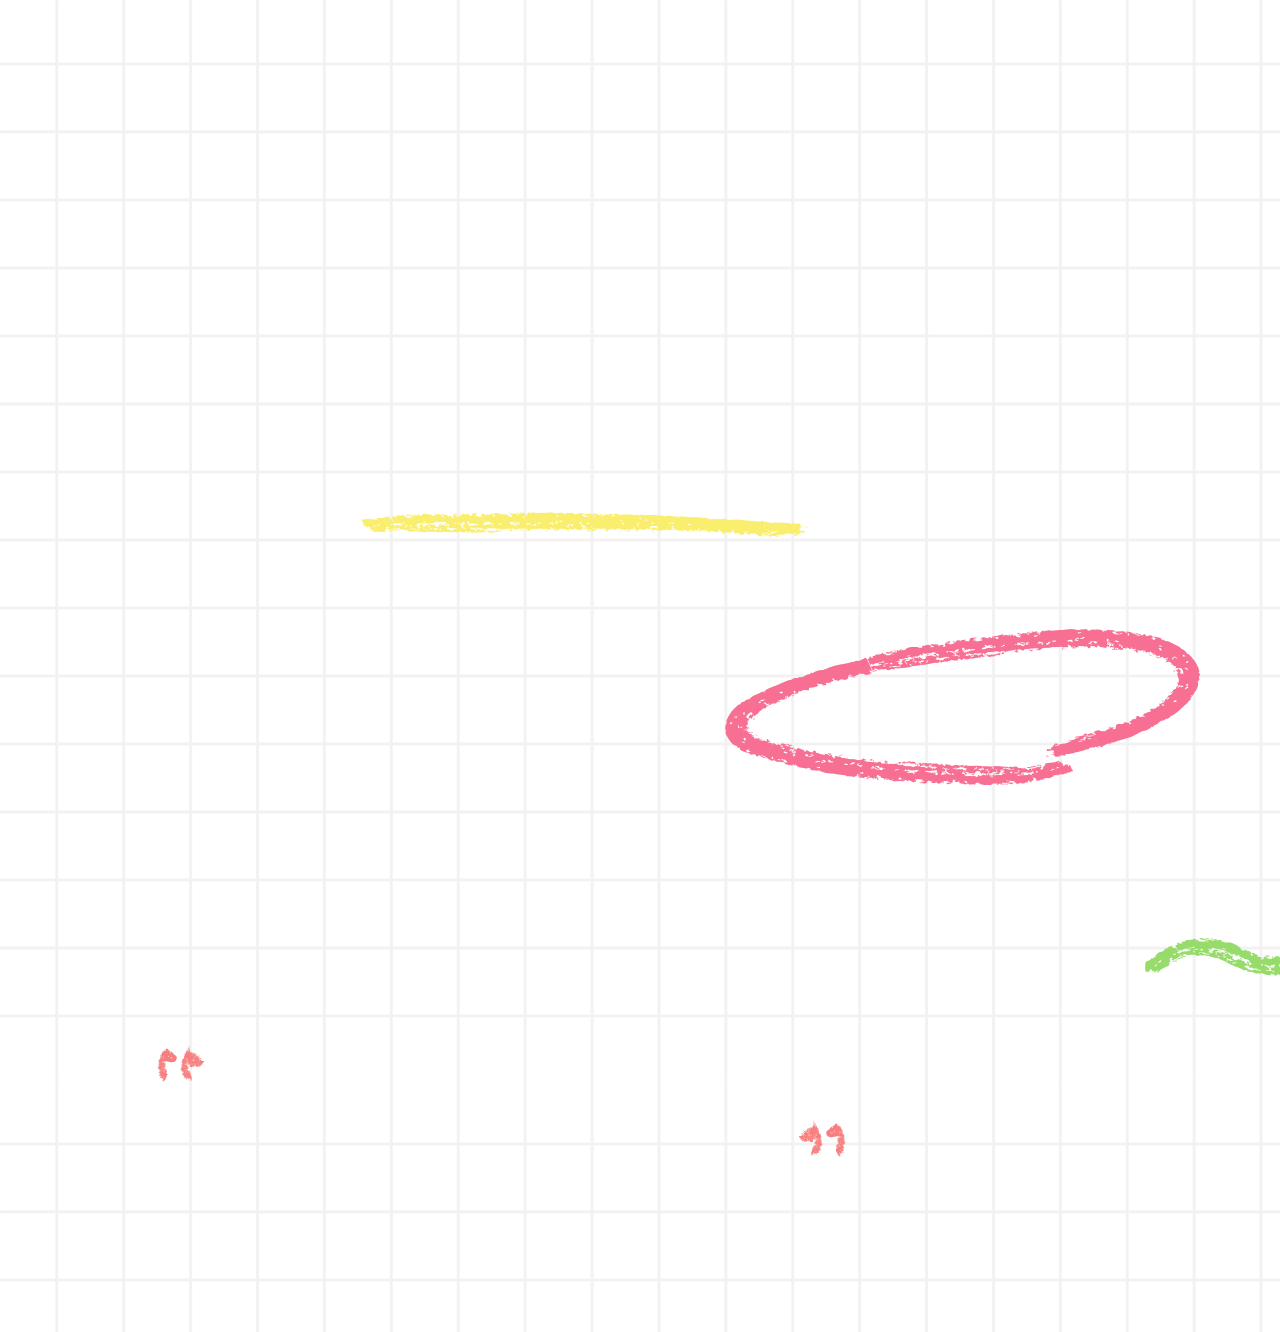
==== index.html @ 53ad9fb1 "portfolio" ====
<!DOCTYPE html>
<html lang="en">
<head>
  <meta charset="UTF-8">
  <meta name="viewport" content="width=device-width, initial-scale=1.0">
  <title>Main Page</title>

   <!--favicon-->
   <link rel="icon" href="">

   <!--font-->
   <link rel="stylesheet" href="css/font.css">
 
   <!--css-->
   <link rel="stylesheet" href="css/reset.css">
   <link href="https://unpkg.com/aos@2.3.1/dist/aos.css" rel="stylesheet">
   <link rel="stylesheet" href="css/common.css">
   <link rel="stylesheet" href="css/main.css">
 
   <!--js-->
   <script defer src="js/jquery-3.7.1.min.js"></script>
   <script defer src="https://unpkg.com/aos@2.3.1/dist/aos.js"></script>
   <script defer src="js/common.js"></script>
   <script defer src="js/main.js"></script>
</head>

<body>
  <div id="wrap">
    <div class="menu">
      <div class="about">

        <p class="container">
          <a href="about/about.html" class="abo">
            <span class="letter a">A</span>
            <span class="letter b">b</span>
            <span class="letter o">o</span>
            <span class="letter u">u</span>
            <span class="letter t">t</span>
          </a>
        </p>
      </div>
      
      <p class="container">
        <a href="projects/projects.html" class="pro">
          <span class="letter p">P</span>
          <span class="letter r">r</span>
          <span class="letter o">o</span>
          <span class="letter j">j</span>
          <span class="letter e">e</span>
          <span class="letter c">c</span>
          <span class="letter t">t</span>
          <span class="letter s">s</span>
        </a>
      </p>
      
      <P class="container">
        <a href="contact/contact.html"  class="con">
          <span class="letter cc">C</span>
          <span class="letter oo">o</span>
          <span class="letter nn">n</span>
          <span class="letter tt">t</span>
          <span class="letter aa">a</span>
          <span class="letter ccc">c</span>
          <span class="letter ttt">t</span>
        </a>
      </P>

  


    </div><!--.menu-->
    
    <div class="inner">
      <div class="top">
        <p>Hi, I'm</p>
        <P class="name">
          <a href="about/about.html">
            Gyuri Lee
          </a>
        </P>

        <div class="image-container">
          <img src="img/main/gyuri1.png" alt="Image 1" class="img1">
          <img src="img/main/gyuri2.png" alt="Image 2" class="img2">
          <img src="img/main/gyuri3.png" alt="Image 3" class="img3">
          <img src="img/main/me.png" alt="image 4" class="img4">
          <img src="img/main/arrow.png" alt="image 5" class="img5">
        </div>

        <p>I'm a creative designer specializing<br> in web, UI/UX, BX, and publishing. </p>

      </div><!--.top-->


      <div class="mid">
        <p>I bring ideas to life through impactful</p>
        <p class="pro"><a href="projects/projects.html">projects</a></p>

        <div class="image-container2">
          <img src="img/main/hankook.png" alt="hankook" class="hankook">
          <img src="img/main/fender.png" alt="fender" class="fender">
          <img src="img/main/too.png" alt="toogoodtogo" class="too">
          <img src="img/main/earth.png" alt="earth" class="earth">
        </div>

      </div><!--.mid-->

      <div class="btm">
        <p>that showcase my</p>
        <p class="diverse" ><a href="#">diverse skills</a></p>

          <div class="image-container3">
            <img src="img/main/ps.png" alt="ps" class="ps">
            <img src="img/main/pr.png" alt="pr" class="pr">
            <img src="img/main/figma.png" alt="fig" class="fig">
            <img src="img/main/cafe.png" alt="cafe" class="cafe">
            <img src="img/main/jq.png" alt="jq" class="jq">
            <img src="img/main/css.png" alt="css" class="css">
            <img src="img/main/html.png" alt="html" class="html">
            <img src="img/main/ai.png" alt="ai" class="ai">
          </div>

      </div><!--.btm-->

      <div class="slo" id="slo">
        <p>My goal is to create user-focused designs<br> that engage and inspire</p>
      </div><!--.slo-->

      <img src="img/main/Frame4.png" alt="Frame4" class="frame4">
      <img src="img/main/Frame5.png" alt="Frame5" class="frame5">

      <div class="highlight-container">
        <img src="img/main/Frame.png" alt="하이라이트 라인" class="frame1" id="highlightImage">
      </div>
      <div>
        <img src="img/main/Frame2.png" alt="frmae2" class="frame2">
      </div>
      <div>
        <img src="img/main/Frame3.png" alt="frmae3" class="frame3">
      </div>


      
    </div><!--.inner-->
  </div><!--#wrap-->
</body>
</html>
---- css/font.css ----
@charset "utf-8";

@font-face {
  font-family: 'Lexend Deca Regular';
  font-style: normal;
  font-weight: normal;
  src: url(LexendDecaRegular.woff) format('truetype');
  }
---- css/common.css ----
@charset "utf-8";

body{
  overflow: hidden;
}

#wrap{
  width: 100%;
  height: 100%;
}
 .inner{
  padding: 0 205px;
  position: absolute;
  top: 165px;

 }
---- css/main.css ----
@charset "utf-8";

body{
  background: url(../img/main/opacity.png);
  
}


.top{
  display: flex;
  position: relative;
  top: -30px;
  z-index: 99;
}


.top p:nth-child(1){
  font-size: 4rem;
  font-weight: 500;
}


.top p:nth-child(2){
  font-size: 9.6rem;
  font-weight: 500;
  position: relative;
  left: 20px;
  top: -55px;
  margin-right: 40px;
}

.top p:nth-child(3){
  font-size: 2.6rem;
  font-weight: 500;
  position: relative;
  left: 55px;
  top: -10px;
}

.mid{
  position: relative;
  top: 103px;
  left: 120px;
  display: flex;
  z-index: 99;
}

.mid p:nth-child(1){
  font-size: 2.4rem;
  font-weight: 500;
  top: 65px;
}

.mid p:nth-child(2){
  font-size: 9.6rem;
  font-weight: 500;
  position: relative;
  left: 20px;
  top: -95px;
  display: inline-block;
}

.btm{
  position: relative;
  top: 146px;
  left: 560px;
  display: flex;
  z-index: 99;
}

.btm p:nth-child(1){
  position: relative;
  font-size: 4rem;
  font-weight: 500;
}

.btm p:nth-child(2){
  position: relative;
  top: -50px;
  left: 20px;
  font-size: 9.6rem;
  font-weight: 500;
}

.slo{
  position: relative;
  top: 176px;
  font-size: 5.1rem;
  font-weight: 500;
}

.menu {
  position: relative;
  font-size: 3.8rem;
  font-weight: bold;
}
.menu p:nth-child(1){
  position: relative;
  top: 30px;
  left: 2%;
}
.menu p:nth-child(2){
  position: relative;
  top: -20px;
  left: 90%;
}
.menu p:nth-child(3){
  position: relative;
  left: 90%;
  top: 750px;
}



.menu p:nth-child(1):after {
  content: "";
  position: absolute;
  top: 30px;
  left: 3%;
  transform: translate(-50%, -50%);
  width: 143px;
  height: 74px;
  background: url('../img/main/about.png') no-repeat center;
  background-size: cover;
  opacity: 0;
  transition: opacity 0.3s ease;
  z-index: -1;
}

.menu p:nth-child(1):hover::after {
  opacity: 1;
}


.menu p:nth-child(2):after {
  content: "";
  position: absolute;
  top: 45px;
  left: 4%;
  transform: translate(-50%, -50%);
  width: 240px;
  height: 147px;
  background: url('../img/main/starss.png') no-repeat center;
  background-size: cover;
  opacity: 0;
  transition: opacity 0.3s ease;
  z-index: -1;
}

.menu p:nth-child(2):hover::after {
  opacity: 1;
}

.menu p:nth-child(3):after {
  content: "";
  position: absolute;
  top: -35px;
  left: 3%;
  transform: translate(-50%, -50%);
  width: 224px;
  height: 205px;
  background: url('../img/main/me1.png') no-repeat center;
  background-size: cover;
  opacity: 0;
  transition: opacity 0.3s ease;
  z-index: -1;
}

.menu p:nth-child(3):hover::after {
  opacity: 1;
}



/*fadeup*/
@keyframes fadeInUp {
  0% {
      opacity: 0;
      transform: translateY(20px); /* Adjust for upward movement */
  }
  100% {
      opacity: 1;
      transform: translateY(0);
  }
}

/* Base styles for all sections to initially hide them */
.top, .mid, .btm, .slo{
  opacity: 0; /* Start invisible */
  animation: fadeInUp 2s ease-out forwards; /* 1s duration, forwards keeps final state */
}

/* Specific delay for each section */
.top {
  animation-delay: 0.4s;
}

.mid {
  animation-delay: 1s;
}

.btm {
  animation-delay: 1.6s;
}

.slo {
  animation-delay: 2.2s; 
}



.frame4{
  position: relative;
  left: -48px;
  top: 25px;
}
.frame5{
  position: relative;
  left: 543px;
  top: 100px;
}
.frame{
  position: relative;
  top: -525px;
  left: 47px;
}



/*menu ani*/

.container {
  display: flex;
  cursor: pointer;
  letter-spacing: -0.1em;
  z-index: 999;
}
.container a span{
  color: #1c1c1c;
}
.letter {
  display: inline-block;
  position: relative;
  /* Slow transition for returning to the original state */
  transition: transform 0.8s ease-in-out, top 0.8s ease-in-out, left 0.8s ease-in-out;
  transform: rotate(0deg);
  top: 0;
  left: 0;
}

 /* Hover effect for each letter with quick transitions */
 .container:hover .letter {
  transition: transform 0.4s ease-in-out, top 0.4s ease-in-out, left 0.4s ease-in-out;
}

 /* Specific transforms for each letter on hover */

 .container:hover .a { transform: rotate(20deg); top: -5px; left: -5px;}
 .container:hover .b { transform: rotate(-10deg); top: 10px; }
 .container:hover .u { transform: rotate(-5deg); top: 10px; }



 .container:hover .p { transform: rotate(-15deg); top: 5px; left: -5px; }
 .container:hover .r { transform: rotate(20deg); top: 10px; right: -5px; }
 .container:hover .o { transform: rotate(10deg); top: -10px; }
 .container:hover .j { transform: rotate(-25deg); top: 15px; left: 0px; }
 .container:hover .e { transform: rotate(20deg); top: -5px; }
 .container:hover .c { transform: rotate(-10deg); top: 5px; }
 .container:hover .t { transform: rotate(15deg); top: -10px; left: 5px; }
 .container:hover .s { transform: rotate(-5deg); top: 10px; }


 .container:hover .cc { transform: rotate(-30deg); top: -3px; }
 .container:hover .oo { transform: rotate(-10deg); top: 10px; left: 3px;}
 .container:hover .nn { transform: rotate(5deg); top: -10px; }
 .container:hover .tt { transform: rotate(5deg); top: 10px; left: 5px;}
 .container:hover .aa { transform: rotate(-25deg); top: -10px; left: 3px;}
 .container:hover .ccc { transform: rotate(30deg); top: 10px; left: 3px;}
 .container:hover .ttt { transform: rotate(-10deg); top: -10px; left: 3px;}

 .container:hover .h { transform: rotate(-15deg); top: 5px; left: -5px; }
 .container:hover .m { transform: rotate(20deg); top: 10px; right: -5px; }

 
 /* Styles for .top, .mid, .btm, and .slo sections */
.top, .mid, .btm, .slo {
  opacity: 0; /* Start hidden */
  transform: translateY(30px); /* Start below the normal position */
  animation: slideUp 1.5s cubic-bezier(0.77, 0, 0.175, 1) forwards; /* Apply slide-up animation */
}

.top {
  animation-delay: 0.3s; /* Slight delay for top section */
}

.mid {
  animation-delay: 0.6s; /* Slight delay for mid section */
}

.btm {
  animation-delay: 0.9s; /* Slight delay for bottom section */
}

.slo {
  animation-delay: 1.2s; /* Slight delay for slo section */
}

/* Keyframes for slide-up animation */
@keyframes slideUp {
  0% {
    opacity: 0;
    transform: translateY(30px); /* Start below the normal position */
  }
  100% {
    opacity: 1;
    transform: translateY(0); /* End at normal position */
  }
}

  
  .frame1{
    position: relative;
    top: -560px;
    left: 155px;
  }
 .frame2{
  position: relative;
  top: -490px;
  left: 520px;
 }
 .frame3{
  position: relative;
  top: -340px;
  left: 940px;
 }



/* 초기 상태에서 이미지 숨기기 */
.image-container img, .image-container2 img, .image-container3 img{
  position: absolute;
  opacity: 0;
  transition: opacity 0.6s ease, transform 0.6s ease;
  z-index: 10;
}

/* 각 이미지의 위치 설정 */
.img1 {
  top: -70px;
  left: 600px;
  transform: translateY(20px);
}

.img2 {
  top: -20px;
  left: 700px;
  transform: translateY(20px);
}

.img3 {
  top: -50px;
  left: 800px;
  transform: translateY(20px);
}

.img4{
  top: -100px;
  left: 800px;
  transform: translateY(20px);
}

.img5{
  top: -80px;
  left: 765px;
  transform: translateX(20px);
}

.hankook{
  top: -280px;
  left: 440px;
  transform: translateY(20px);
}
.fender{
  top: -330px;
  left: 590px;
  transform: translateY(20px);
}
.too{
  top: -260px;
  left: 700px;
  transform: translateY(20px);
}
.earth{
  top: -130px;
  left: 850px;
  transform: translateY(20px);
}

.ps{
  top: -120px;
  left: 500px;
  transform: translateY(20px);
}
.pr{
  top: -135px;
  left: 680px;
  transform: translateY(20px);
}
.fig{
  top: -110px;
  left: 850px;
  transform: translateY(20px);
}
.cafe{
  top: -30px;
  left: 990px;
  transform: translateY(20px);
}
.jq{
  top: 90px;
  left: 870px;
  transform: translateY(20px);
}
.css{
  top: 120px;
  left: 650px;
  transform: translateY(20px);
}
.html{
  top: 100px;
  left: 420px;
  transform: translateY(20px);
}
.ai{
  top: -70px;
  left: 310px;
  transform: translateY(20px);
}



/* .name에 호버 시 이미지가 순서대로 나타나도록 설정 */
.name:hover + .image-container .img1 {
  opacity: 1;
  transform: translateY(0);
  transition-delay: 0.1s;
}

.name:hover + .image-container .img2 {
  opacity: 1;
  transform: translateY(0);
  transition-delay: 0.6s;
}

.name:hover + .image-container .img3 {
  opacity: 1;
  transform: translateY(0);
  transition-delay: 1.1s;
}

.name:hover + .image-container .img4 {
  opacity: 1;
  transform: translateY(0);
  transition-delay: 1.6s;
}

.name:hover + .image-container .img5 {
  opacity: 1;
  transform: translateY(0);
  transition-delay: 2.1s;
}


.pro:hover + .image-container2 .hankook{
  opacity: 1;
  transform: translateY(0);
  transition-delay: 0.1s;
}
.pro:hover + .image-container2 .fender{
  opacity: 1;
  transform: translateY(0);
  transition-delay: 0.6s;
}
.pro:hover + .image-container2 .too{
  opacity: 1;
  transform: translateY(0);
  transition-delay: 1.1s;
}
.pro:hover + .image-container2 .earth{
  opacity: 1;
  transform: translateY(0);
  transition-delay: 1.6s;
}


.diverse:hover + .image-container3 .ps{
  opacity: 1;
  transform: translateY(0);
  transition-delay: 0.1s;
}
.diverse:hover + .image-container3 .pr{
  opacity: 1;
  transform: translateY(0);
  transition-delay: 0.1s;
}
.diverse:hover + .image-container3 .fig{
  opacity: 1;
  transform: translateY(0);
  transition-delay: 0.1s;
}
.diverse:hover + .image-container3 .cafe{
  opacity: 1;
  transform: translateY(0);
  transition-delay: 0.1s;
}
.diverse:hover + .image-container3 .jq{
  opacity: 1;
  transform: translateY(0);
  transition-delay: 0.1s;
}
.diverse:hover + .image-container3 .css{
  opacity: 1;
  transform: translateY(0);
  transition-delay: 0.1s;
}
.diverse:hover + .image-container3 .html{
  opacity: 1;
  transform: translateY(0);
  transition-delay: 0.1s;
}
.diverse:hover + .image-container3 .ai{
  opacity: 1;
  transform: translateY(0);
  transition-delay: 0.1s;
}


a{
  color: #1c1c1c;
}
p{
  color: #1c1c1c;
}

/* Initial state of .slo */


/* .menu items .abo, .pro, .con (initial state: hidden) */
.menu .abo, .menu .pro, .menu .con {
  opacity: 0;
  animation: fadeInMenuItems 0.8s ease-in-out forwards;
  animation-delay: 0.8s; /* Delay until .slo animation is finished */
}

/* Fade-in animation for menu items */
@keyframes fadeInMenuItems {
  0% {
    opacity: 0;
  }
  100% {
    opacity: 1;
  }
}

/* Ensures menu items are visible once the fade-in animation is completed */
.menu .abo, .menu .pro, .menu .con {
  animation: fadeInMenuItems 0.8s ease-in-out forwards;
}

/* Add specific delays to each menu item for staggered animation */
.menu .abo {
  animation-delay: 2.3s; /* Delay until .slo is done */
}
.menu .pro {
  animation-delay: 2.6s; /* Staggered delay for .pro */
}
.menu .con {
  animation-delay: 2.9s; /* Staggered delay for .con */
}




.name a:hover{
  color: #9150BD;
  transition: all 0.3s;
}
.pro a:hover{
  color: #9150BD;
  transition: all 0.3s;
}
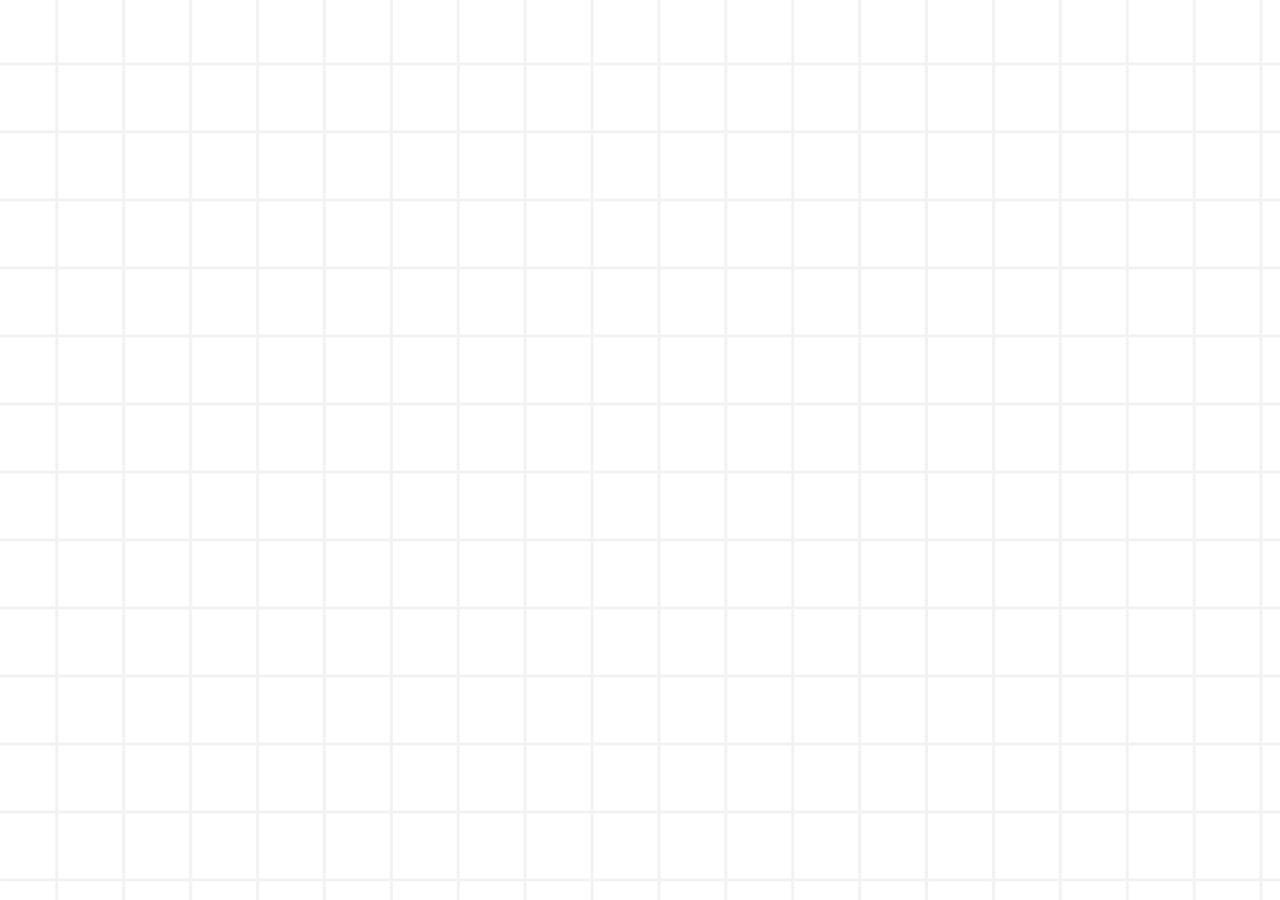
==== commit 232ee3a5: "Update index.html" ====
--- a/index.html
+++ b/index.html
@@ -5,23 +5,25 @@
   <meta name="viewport" content="width=device-width, initial-scale=1.0">
   <title>Main Page</title>
 
-   <!--favicon-->
-   <link rel="icon" href="">
+    <!--favicon-->
+    <link rel="icon" href="">
 
-   <!--font-->
-   <link rel="stylesheet" href="css/font.css">
- 
-   <!--css-->
-   <link rel="stylesheet" href="css/reset.css">
-   <link href="https://unpkg.com/aos@2.3.1/dist/aos.css" rel="stylesheet">
-   <link rel="stylesheet" href="css/common.css">
-   <link rel="stylesheet" href="css/main.css">
- 
-   <!--js-->
-   <script defer src="js/jquery-3.7.1.min.js"></script>
-   <script defer src="https://unpkg.com/aos@2.3.1/dist/aos.js"></script>
-   <script defer src="js/common.js"></script>
-   <script defer src="js/main.js"></script>
+    <!--font-->
+    <link rel="stylesheet" href="css/font.css">
+
+    <!--css-->
+    <link rel="stylesheet" href="css/reset.css">
+    <link rel="stylesheet" href="css/common.css">
+    <link rel="stylesheet" href="css/main.css">
+
+    <!--js-->
+    <script defer src="js/jquery-3.7.1.min.js"></script>  
+    <script defer src="js/common.js"></script>
+    <script defer src="js/main.js"></script>
+
+    <!-- AOS 플러그인 -->
+    <script defer src="https://unpkg.com/aos@2.3.1/dist/aos.js"></script>
+    <link href="https://unpkg.com/aos@2.3.1/dist/aos.css" rel="stylesheet">
 </head>
 
 <body>
@@ -73,12 +75,13 @@
     <div class="inner">
       <div class="top">
         <p>Hi, I'm</p>
-        <P class="name">
+        <p class="name">
           <a href="about/about.html">
             Gyuri Lee
           </a>
-        </P>
-
+        </p>
+        <p>I'm a creative designer specializing<br> in web, UI/UX, BX, and publishing. </p>
+        
         <div class="image-container">
           <img src="img/main/gyuri1.png" alt="Image 1" class="img1">
           <img src="img/main/gyuri2.png" alt="Image 2" class="img2">
@@ -87,7 +90,9 @@
           <img src="img/main/arrow.png" alt="image 5" class="img5">
         </div>
 
-        <p>I'm a creative designer specializing<br> in web, UI/UX, BX, and publishing. </p>
+        <div class="highlight-container">
+          <img src="img/main/Frame.png" alt="하이라이트 라인" class="frame1" id="highlightImage">
+        </div>
 
       </div><!--.top-->
 
@@ -102,6 +107,8 @@
           <img src="img/main/too.png" alt="toogoodtogo" class="too">
           <img src="img/main/earth.png" alt="earth" class="earth">
         </div>
+        
+          <img src="img/main/Frame2.png" alt="frmae2" class="frame2">
 
       </div><!--.mid-->
 
@@ -109,35 +116,35 @@
         <p>that showcase my</p>
         <p class="diverse" ><a href="#">diverse skills</a></p>
 
-          <div class="image-container3">
-            <img src="img/main/ps.png" alt="ps" class="ps">
-            <img src="img/main/pr.png" alt="pr" class="pr">
-            <img src="img/main/figma.png" alt="fig" class="fig">
-            <img src="img/main/cafe.png" alt="cafe" class="cafe">
-            <img src="img/main/jq.png" alt="jq" class="jq">
-            <img src="img/main/css.png" alt="css" class="css">
-            <img src="img/main/html.png" alt="html" class="html">
-            <img src="img/main/ai.png" alt="ai" class="ai">
-          </div>
+        <div class="image-container3">
+          <img src="img/main/ps.png" alt="ps" class="ps">
+          <img src="img/main/pr.png" alt="pr" class="pr">
+          <img src="img/main/figma.png" alt="fig" class="fig">
+          <img src="img/main/cafe.png" alt="cafe" class="cafe">
+          <img src="img/main/jq.png" alt="jq" class="jq">
+          <img src="img/main/css.png" alt="css" class="css">
+          <img src="img/main/html.png" alt="html" class="html">
+          <img src="img/main/ai.png" alt="ai" class="ai">
+        </div>
+
+        <div>
+          <img src="img/main/Frame3.png" alt="frmae3" class="frame3">
+        </div>
 
       </div><!--.btm-->
 
       <div class="slo" id="slo">
         <p>My goal is to create user-focused designs<br> that engage and inspire</p>
+        
+        <img src="img/main/Frame4.png" alt="Frame4" class="frame4">
+        <img src="img/main/Frame5.png" alt="Frame5" class="frame5">
       </div><!--.slo-->
 
-      <img src="img/main/Frame4.png" alt="Frame4" class="frame4">
-      <img src="img/main/Frame5.png" alt="Frame5" class="frame5">
+      
 
-      <div class="highlight-container">
-        <img src="img/main/Frame.png" alt="하이라이트 라인" class="frame1" id="highlightImage">
-      </div>
-      <div>
-        <img src="img/main/Frame2.png" alt="frmae2" class="frame2">
-      </div>
-      <div>
-        <img src="img/main/Frame3.png" alt="frmae3" class="frame3">
-      </div>
+      
+      
+      
 
 
       
@@ -145,3 +152,4 @@
   </div><!--#wrap-->
 </body>
 </html>
+
--- a/css/common.css
+++ b/css/common.css
@@ -6,11 +6,10 @@
 
 #wrap{
   width: 100%;
-  height: 100%;
+  height: 100vh;
 }
+
  .inner{
-  padding: 0 205px;
-  position: absolute;
-  top: 165px;
-
+  padding: 0 6vw;
+  position: relative;
  }--- a/css/main.css
+++ b/css/main.css
@@ -1,122 +1,157 @@
 @charset "utf-8";
-
-body{
-  background: url(../img/main/opacity.png);
+body { background: url(../img/main/opacity.png); }
+
+#wrap { width: 100%; height: 100vh; }
+#wrap .inner { width: 100%; height: 100vh; padding:140px 100px; display: flex; flex-direction: column; align-content: space-between; flex-wrap: wrap;  }
+
+/* Styles for .top, .mid, .btm, and .slo sections */
+.top, .mid, .btm, .slo {
+  opacity: 0; /* Start hidden */
+  transform: translateY(40p); /* Start below the normal position */
+  animation: slideUp 1.5s cubic-bezier(0.77, 0, 0.175, 1) forwards; /* Apply slide-up animation */
+}
+/* Slight delay for top section */
+.top { animation-delay: 0.3s; }
+.mid { animation-delay: 0.6s; }
+.btm { animation-delay: 0.9s; }
+.slo { animation-delay: 1.2s; }
+/* Keyframes for slide-up animation */
+@keyframes slideUp {
+  0% {
+    opacity: 0;
+    transform: translateY(40px); /* Start below the normal position */
+  }
+  100% {
+    opacity: 1;
+    transform: translateY(0); /* End at normal position */
+  }
+}
+
+
+.top { 
+  position:relative;
+  display: flex;  
+  padding-top: 6vh;
+}
+.top p:nth-child(1){
+  padding-top: 50px; margin-right: 20px;
+  font-size:2vw;
+  font-weight: 500;
+  z-index: 1;
+}
+.top p:nth-child(2){
+  font-size:5vw;
+  font-weight: 500;
+  z-index: 1;
+}
+.top p:nth-child(3){
+  font-size:1.4vw;
+  font-weight: 500;
+  z-index: 1;
+}
+
+.mid{ 
+  position:relative;
+  left:50%;
+  display: flex;
+}
+.mid p:nth-child(1){
+  font-size: 1.3vw;
+  font-weight: 500;
+  z-index: 1;
+}
+.mid p:nth-child(2){
+  font-size: 6vw;
+  font-weight: 500;
+  z-index: 1;
+}
+
+.btm{
+  position:relative;
+  top:19%;
+  left:15%;
+  display: flex;
+}
+.btm p:nth-child(1){
+  font-size:2vw;
+  font-weight: 500;
+  z-index: 1;
+}
+.btm p:nth-child(2){
+  font-size:6vw;
+  font-weight: 500;
+  z-index: 1;
+}
+
+.slo{
+  position:absolute;
+  top:80vh;
+  left: 10%;
+  font-size:1.4vw;
+  font-weight: 500;
+}
+
   
-}
-
-
-.top{
-  display: flex;
-  position: relative;
-  top: -30px;
-  z-index: 99;
-}
-
-
-.top p:nth-child(1){
-  font-size: 4rem;
-  font-weight: 500;
-}
-
-
-.top p:nth-child(2){
-  font-size: 9.6rem;
-  font-weight: 500;
-  position: relative;
-  left: 20px;
-  top: -55px;
-  margin-right: 40px;
-}
-
-.top p:nth-child(3){
-  font-size: 2.6rem;
-  font-weight: 500;
-  position: relative;
-  left: 55px;
-  top: -10px;
-}
-
-.mid{
-  position: relative;
-  top: 103px;
-  left: 120px;
-  display: flex;
-  z-index: 99;
-}
-
-.mid p:nth-child(1){
-  font-size: 2.4rem;
-  font-weight: 500;
-  top: 65px;
-}
-
-.mid p:nth-child(2){
-  font-size: 9.6rem;
-  font-weight: 500;
-  position: relative;
-  left: 20px;
-  top: -95px;
-  display: inline-block;
-}
-
-.btm{
-  position: relative;
-  top: 146px;
-  left: 560px;
-  display: flex;
-  z-index: 99;
-}
-
-.btm p:nth-child(1){
-  position: relative;
-  font-size: 4rem;
-  font-weight: 500;
-}
-
-.btm p:nth-child(2){
-  position: relative;
-  top: -50px;
-  left: 20px;
-  font-size: 9.6rem;
-  font-weight: 500;
-}
-
-.slo{
-  position: relative;
-  top: 176px;
-  font-size: 5.1rem;
-  font-weight: 500;
-}
+.frame1{
+  position:absolute;
+  bottom:-20px;
+  left:100px;
+}
+.frame2{
+  position:absolute;
+  top:0;
+  left:30%;
+}
+.frame3{
+  position:absolute;
+  top:65%;
+  left:35%;
+}
+.frame4{
+  position:absolute;
+  left: -48px;
+  top: 0px;
+}
+.frame5{
+  position:absolute;
+  right: -50px;
+  top:0px;
+}
+.frame{
+  position:absolute;
+  top: -525px;
+  left: 47px;
+}
+
+
+
 
 .menu {
   position: relative;
-  font-size: 3.8rem;
+  font-size: 2.5rem;
   font-weight: bold;
 }
 .menu p:nth-child(1){
-  position: relative;
+  position: fixed;
   top: 30px;
   left: 2%;
 }
 .menu p:nth-child(2){
-  position: relative;
-  top: -20px;
-  left: 90%;
+  position: fixed;
+  top: 30px;
+  right: 2%;
 }
 .menu p:nth-child(3){
-  position: relative;
-  left: 90%;
-  top: 750px;
-}
-
-
+  position: fixed;
+  right: 2%;
+  top:85vh;
+}
 
 .menu p:nth-child(1):after {
   content: "";
   position: absolute;
-  top: 30px;
-  left: 3%;
+  top: 49%;
+  left: 42.2%;
   transform: translate(-50%, -50%);
   width: 143px;
   height: 74px;
@@ -135,8 +170,8 @@
 .menu p:nth-child(2):after {
   content: "";
   position: absolute;
-  top: 45px;
-  left: 4%;
+  top: 90%;
+  left: 50%;
   transform: translate(-50%, -50%);
   width: 240px;
   height: 147px;
@@ -154,8 +189,8 @@
 .menu p:nth-child(3):after {
   content: "";
   position: absolute;
-  top: -35px;
-  left: 3%;
+  top: -100%;
+  left: 40%;
   transform: translate(-50%, -50%);
   width: 224px;
   height: 205px;
@@ -172,63 +207,8 @@
 
 
 
-/*fadeup*/
-@keyframes fadeInUp {
-  0% {
-      opacity: 0;
-      transform: translateY(20px); /* Adjust for upward movement */
-  }
-  100% {
-      opacity: 1;
-      transform: translateY(0);
-  }
-}
-
-/* Base styles for all sections to initially hide them */
-.top, .mid, .btm, .slo{
-  opacity: 0; /* Start invisible */
-  animation: fadeInUp 2s ease-out forwards; /* 1s duration, forwards keeps final state */
-}
-
-/* Specific delay for each section */
-.top {
-  animation-delay: 0.4s;
-}
-
-.mid {
-  animation-delay: 1s;
-}
-
-.btm {
-  animation-delay: 1.6s;
-}
-
-.slo {
-  animation-delay: 2.2s; 
-}
-
-
-
-.frame4{
-  position: relative;
-  left: -48px;
-  top: 25px;
-}
-.frame5{
-  position: relative;
-  left: 543px;
-  top: 100px;
-}
-.frame{
-  position: relative;
-  top: -525px;
-  left: 47px;
-}
-
-
 
 /*menu ani*/
-
 .container {
   display: flex;
   cursor: pointer;
@@ -283,57 +263,8 @@
  .container:hover .m { transform: rotate(20deg); top: 10px; right: -5px; }
 
  
- /* Styles for .top, .mid, .btm, and .slo sections */
-.top, .mid, .btm, .slo {
-  opacity: 0; /* Start hidden */
-  transform: translateY(30px); /* Start below the normal position */
-  animation: slideUp 1.5s cubic-bezier(0.77, 0, 0.175, 1) forwards; /* Apply slide-up animation */
-}
-
-.top {
-  animation-delay: 0.3s; /* Slight delay for top section */
-}
-
-.mid {
-  animation-delay: 0.6s; /* Slight delay for mid section */
-}
-
-.btm {
-  animation-delay: 0.9s; /* Slight delay for bottom section */
-}
-
-.slo {
-  animation-delay: 1.2s; /* Slight delay for slo section */
-}
-
-/* Keyframes for slide-up animation */
-@keyframes slideUp {
-  0% {
-    opacity: 0;
-    transform: translateY(30px); /* Start below the normal position */
-  }
-  100% {
-    opacity: 1;
-    transform: translateY(0); /* End at normal position */
-  }
-}
-
-  
-  .frame1{
-    position: relative;
-    top: -560px;
-    left: 155px;
-  }
- .frame2{
-  position: relative;
-  top: -490px;
-  left: 520px;
- }
- .frame3{
-  position: relative;
-  top: -340px;
-  left: 940px;
- }
+
+
 
 
 
@@ -377,23 +308,23 @@
 }
 
 .hankook{
-  top: -280px;
-  left: 440px;
+  top: -180px;
+  left: 240px;
   transform: translateY(20px);
 }
 .fender{
-  top: -330px;
-  left: 590px;
+  top: -200px;
+  left: 360px;
   transform: translateY(20px);
 }
 .too{
-  top: -260px;
-  left: 700px;
+  top: -190px;
+  left: 460px;
   transform: translateY(20px);
 }
 .earth{
-  top: -130px;
-  left: 850px;
+  top: -120px;
+  left: 620px;
   transform: translateY(20px);
 }
 
@@ -441,31 +372,31 @@
 
 
 /* .name에 호버 시 이미지가 순서대로 나타나도록 설정 */
-.name:hover + .image-container .img1 {
-  opacity: 1;
-  transform: translateY(0);
-  transition-delay: 0.1s;
-}
-
-.name:hover + .image-container .img2 {
+.name:hover ~ .image-container .img1 {
+  opacity: 1;
+  transform: translateY(0);
+  transition-delay: 0.1s;
+}
+
+.name:hover ~ .image-container .img2 {
   opacity: 1;
   transform: translateY(0);
   transition-delay: 0.6s;
 }
 
-.name:hover + .image-container .img3 {
+.name:hover ~ .image-container .img3 {
   opacity: 1;
   transform: translateY(0);
   transition-delay: 1.1s;
 }
 
-.name:hover + .image-container .img4 {
+.name:hover ~ .image-container .img4 {
   opacity: 1;
   transform: translateY(0);
   transition-delay: 1.6s;
 }
 
-.name:hover + .image-container .img5 {
+.name:hover ~ .image-container .img5 {
   opacity: 1;
   transform: translateY(0);
   transition-delay: 2.1s;
@@ -591,3 +522,115 @@
   transition: all 0.3s;
 }
 
+
+/****tablet****/
+  @media screen and (max-width: 1200px){
+    
+  }
+
+
+
+
+/*******mobile*****/
+ @media screen and (max-width: 768px){
+  .ham{
+    width: 768px;
+    height: auto;
+    background-color: rgba(255, 255, 255, 0.3);
+  }
+
+  .main{
+    width: 768px;
+    height: auto;
+    position: absolute;
+    margin: 0 auto;
+  }
+  .intro{
+    font-size: 1.6rem;
+    color: black;
+    line-height: 1.7;
+    font-weight: 300;
+  }
+  .name{
+    font-size: 4vw;
+    font-weight: bold;
+    color: black;
+    position: relative;
+    display: block;
+    top: -55px;
+    left: 11%;
+  }
+  .grline{
+    width: 28%;
+    height: auto;
+    position: relative;
+    top: -130px;
+    left: 10%;
+    display: block;
+  }
+  .intro p:nth-child(1){
+    display: inline-block;
+    position: relative;
+    top: 10px;
+  }
+  .intro p:nth-child(3){
+    display: inline-block;
+    position: relative;
+    top: -50px;
+  }
+  .intro2{
+    display: inline-block;
+    position: relative;
+    top: -20px;
+    font-size: 1.6rem;
+  }
+  .projects{
+    font-size: 4rem;
+    position: relative;
+    display: inline-block;
+    font-weight: bold;
+    top: 5px;
+  }
+  .intro2 img{
+    width: 30%;
+    position: relative;
+    
+  }
+  .intro3{
+    position: relative;
+    top: 30px;
+    font-size: 1.6rem;
+  }
+  .skill{
+    font-size: 4rem;
+    position: relative;
+    display: inline-block;
+    font-weight: bold;
+    top: 5px;
+  }
+  .skillline{
+    position: relative;
+    width: 30%;
+    top: 50px;
+  }
+  .intro4{
+    position: relative;
+    top: 80px;
+    font-size: 2rem;
+  }
+  .intro4 p{
+    position: relative;
+    top: 30px;
+  }
+  .goalup{
+    position: relative;
+    width: 5%;
+    top: -80px;
+  }
+  .goaldown{
+    position: relative;
+    top: 30px;
+    width: 5%;
+
+  }
+  }
